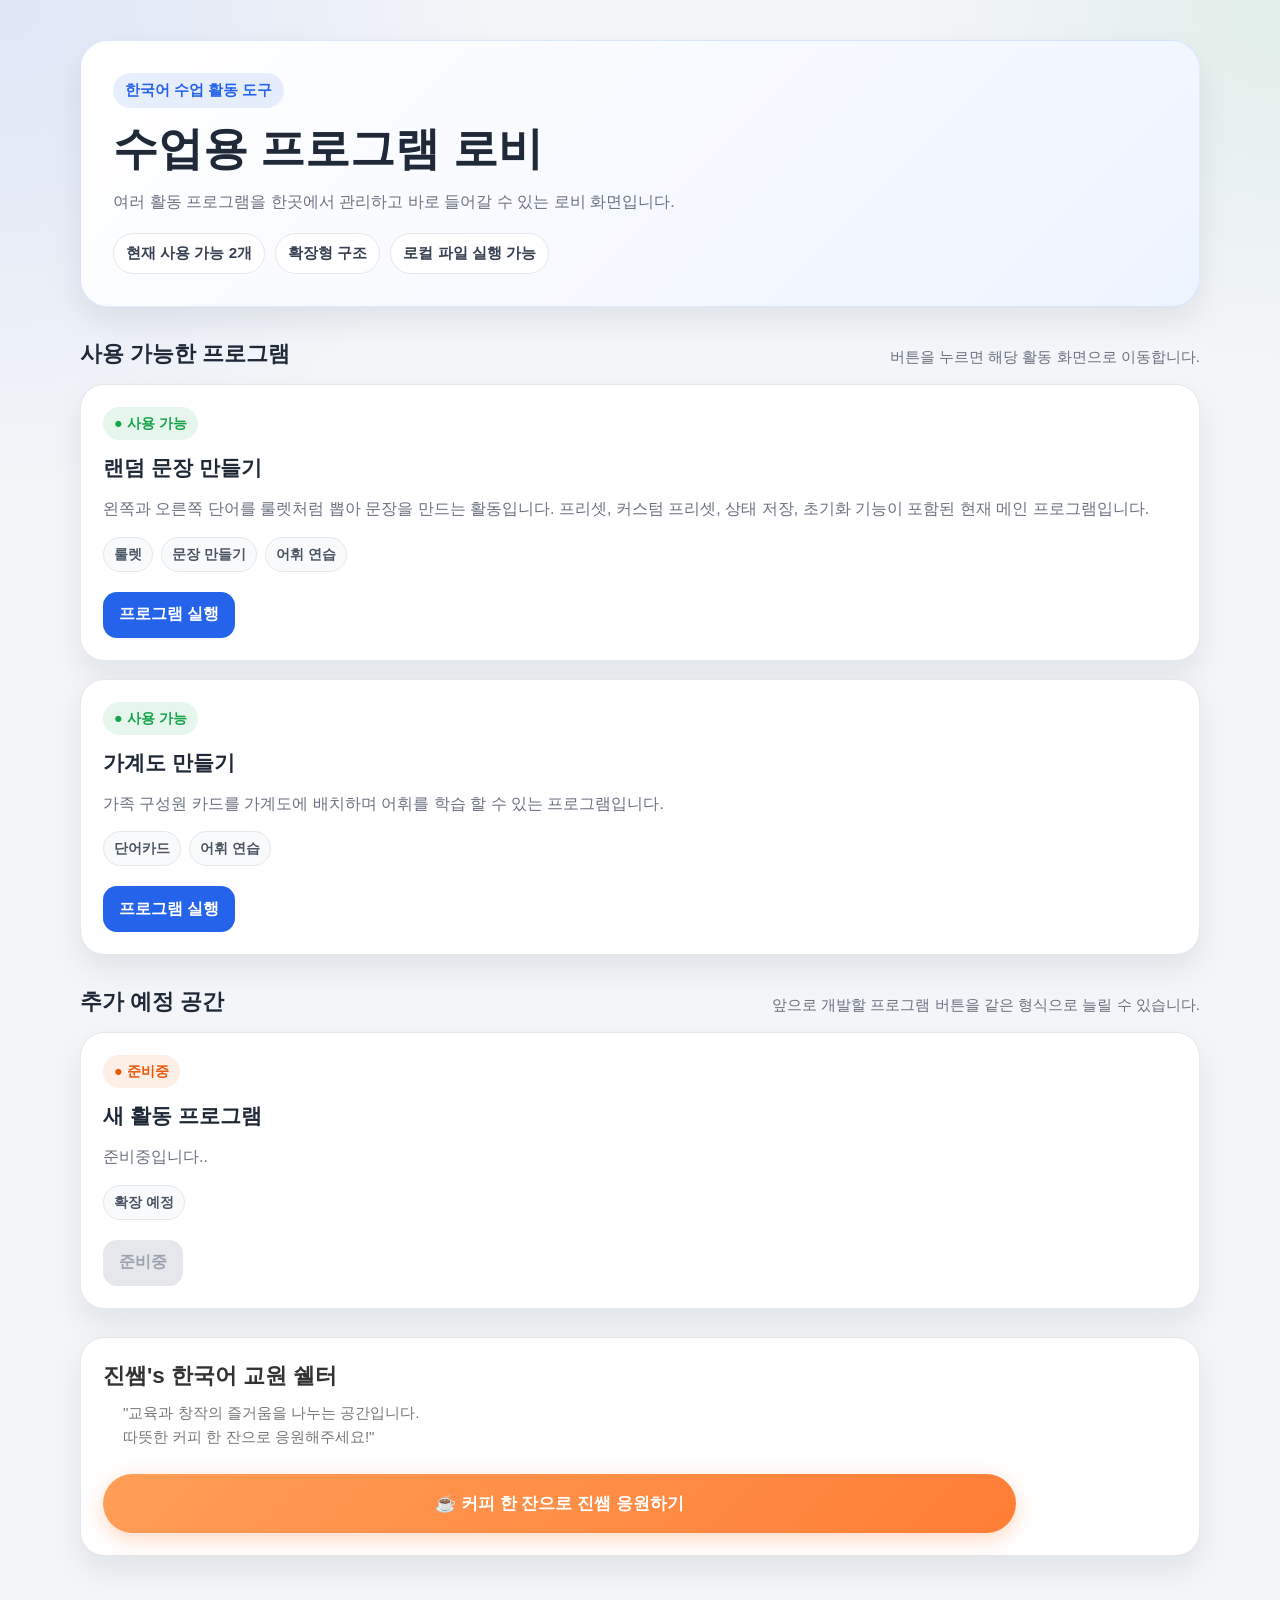
==== index.html @ 605e29b0 "Update index.html" ====
<!DOCTYPE html>
<html lang="ko">
<head>
  <meta charset="UTF-8" />
  <meta name="viewport" content="width=device-width, initial-scale=1.0" />
  <title>한국어 수업 활동 도구 로비</title>
  <style>
    :root {
      --bg: #f3f5f8;
      --card: #ffffff;
      --text: #1f2937;
      --sub: #6b7280;
      --line: #e5e7eb;
      --blue: #2563eb;
      --green: #16a34a;
      --orange: #ea580c;
      --shadow: 0 14px 32px rgba(15, 23, 42, 0.08);
    }

    * { box-sizing: border-box; }

    body {
      margin: 0;
      font-family: 'Pretendard', 'Apple SD Gothic Neo', 'Malgun Gothic', sans-serif;
      color: var(--text);
      background:
        radial-gradient(circle at top left, rgba(37, 99, 235, 0.10), transparent 24%),
        radial-gradient(circle at top right, rgba(22, 163, 74, 0.08), transparent 18%),
        var(--bg);
      min-height: 100vh;
    }

    .wrap {
      width: min(1120px, calc(100% - 32px));
      margin: 0 auto;
      padding: 40px 0 56px;
    }

    .hero {
      background: linear-gradient(135deg, #ffffff, #eef4ff);
      border: 1px solid rgba(37, 99, 235, 0.12);
      border-radius: 28px;
      box-shadow: var(--shadow);
      padding: 32px;
      margin-bottom: 28px;
    }

    .eyebrow {
      display: inline-block;
      padding: 8px 12px;
      border-radius: 999px;
      background: rgba(37, 99, 235, 0.1);
      color: var(--blue);
      font-weight: 700;
      font-size: 0.92rem;
      margin-bottom: 14px;
    }

    h1 {
      margin: 0 0 12px;
      font-size: clamp(1.8rem, 4vw, 2.8rem);
      line-height: 1.2;
    }

    .hero p {
      margin: 0;
      color: var(--sub);
      font-size: 1.02rem;
      line-height: 1.7;
    }

    .hero-meta {
      display: flex;
      flex-wrap: wrap;
      gap: 10px;
      margin-top: 18px;
    }

    .meta-chip {
      padding: 9px 12px;
      border-radius: 999px;
      background: white;
      border: 1px solid var(--line);
      font-size: 0.95rem;
      color: #374151;
      font-weight: 600;
    }

    .section-head {
      display: flex;
      justify-content: space-between;
      align-items: end;
      gap: 12px;
      margin: 32px 0 16px;
    }

    .section-head h2 {
      margin: 0;
      font-size: 1.35rem;
    }

    .section-head span {
      color: var(--sub);
      font-size: 0.95rem;
    }

    .grid {
      display: grid;
      grid-template-columns: repeat(auto-fit, minmax(250px, 1fr));
      gap: 18px;
    }

    .card {
      background: var(--card);
      border: 1px solid var(--line);
      border-radius: 24px;
      box-shadow: var(--shadow);
      padding: 22px;
      display: flex;
      flex-direction: column;
      gap: 14px;
      min-height: 250px;
    }

    .status {
      display: inline-flex;
      align-items: center;
      gap: 8px;
      width: fit-content;
      padding: 7px 11px;
      border-radius: 999px;
      font-size: 0.9rem;
      font-weight: 700;
    }

    .status.live {
      color: var(--green);
      background: rgba(22, 163, 74, 0.10);
    }

    .status.soon {
      color: var(--orange);
      background: rgba(234, 88, 12, 0.10);
    }

    .card h3 {
      margin: 0;
      font-size: 1.3rem;
    }

    .card p {
      margin: 0;
      color: var(--sub);
      line-height: 1.65;
      flex: 1;
    }

    .tags {
      display: flex;
      flex-wrap: wrap;
      gap: 8px;
    }

    .tag {
      padding: 7px 10px;
      border-radius: 999px;
      font-size: 0.88rem;
      background: #f9fafb;
      border: 1px solid var(--line);
      color: #4b5563;
      font-weight: 600;
    }

    .btn-row {
      display: flex;
      gap: 10px;
      flex-wrap: wrap;
      margin-top: 6px;
    }

    .btn {
      display: inline-flex;
      align-items: center;
      justify-content: center;
      min-height: 46px;
      padding: 0 16px;
      border-radius: 14px;
      text-decoration: none;
      font-weight: 700;
      transition: transform .15s ease, opacity .15s ease;
    }

    .btn:hover { transform: translateY(-1px); }

    .btn.primary {
      background: var(--blue);
      color: white;
    }

    .btn.secondary {
      background: #111827;
      color: white;
    }

    .btn.disabled {
      background: #e5e7eb;
      color: #9ca3af;
      cursor: not-allowed;
      pointer-events: none;
    }

    .footer-box {
      margin-top: 28px;
      background: white;
      border: 1px solid var(--line);
      border-radius: 24px;
      box-shadow: var(--shadow);
      padding: 22px;
    }

    .footer-box h3 {
      margin: 0 0 10px;
      font-size: 1.08rem;
    }

    .footer-box p {
      margin: 0;
      color: var(--sub);
      line-height: 1.7;
    }

    @media (max-width: 720px) {
      .wrap { width: min(100% - 20px, 1120px); padding-top: 20px; }
      .hero { padding: 22px; border-radius: 22px; }
      .card { min-height: auto; }
      .section-head { align-items: flex-start; flex-direction: column; }
    }
  </style>
</head>
<body>
  <div class="wrap">
    <section class="hero">
      <div class="eyebrow">한국어 수업 활동 도구</div>
      <h1>수업용 프로그램 로비</h1>
      <p>
        여러 활동 프로그램을 한곳에서 관리하고 바로 들어갈 수 있는 로비 화면입니다.
      </p>
      <div class="hero-meta">
        <div class="meta-chip">현재 사용 가능 2개</div>
        <div class="meta-chip">확장형 구조</div>
        <div class="meta-chip">로컬 파일 실행 가능</div>
      </div>
    </section>

    <div class="section-head">
      <h2>사용 가능한 프로그램</h2>
      <span>버튼을 누르면 해당 활동 화면으로 이동합니다.</span>
    </div>
    <section class="grid">
      <article class="card">
        <div class="status live">● 사용 가능</div>
        <h3>랜덤 문장 만들기</h3>
        <p>
          왼쪽과 오른쪽 단어를 룰렛처럼 뽑아 문장을 만드는 활동입니다.
          프리셋, 커스텀 프리셋, 상태 저장, 초기화 기능이 포함된 현재 메인 프로그램입니다.
        </p>
        <div class="tags">
          <span class="tag">룰렛</span>
          <span class="tag">문장 만들기</span>
          <span class="tag">어휘 연습</span>
        </div>
        <div class="btn-row">
          <a class="btn primary" href="./roulette.html">프로그램 실행</a>
        </div>
      </article>
    </section>
<br>
        <section class="grid">
      <article class="card">
        <div class="status live">● 사용 가능</div>
        <h3>가계도 만들기</h3>
        <p>
          가족 구성원 카드를 가계도에 배치하며 어휘를 학습 할 수 있는 프로그램입니다.
        </p>
        <div class="tags">
          <span class="tag">단어카드</span>
          <span class="tag">어휘 연습</span>
        </div>
        <div class="btn-row">
          <a class="btn primary" href="./family-tree.html">프로그램 실행</a>
        </div>
      </article>
    </section>

    <div class="section-head">
      <h2>추가 예정 공간</h2>
      <span>앞으로 개발할 프로그램 버튼을 같은 형식으로 늘릴 수 있습니다.</span>
    </div>
    <section class="grid">
      <article class="card">
        <div class="status soon">● 준비중</div>
        <h3>새 활동 프로그램</h3>
        <p>준비중입니다..</p>
        <div class="tags">
          <span class="tag">확장 예정</span>
        </div>
        <div class="btn-row">
          <a class="btn disabled" href="#">준비중</a>
        </div>
      </article>
    </section>

    <section class="footer-box">
      <p>
        <!--이 파일을 <strong>index.html</strong>로 사용하고, 각 프로그램 파일은 같은 폴더 안에 두면 됩니다.
        현재 패키지에는 <strong>roulette.html</strong>이 함께 들어 있어 로비에서 바로 연결됩니다.-->
          <div style="margin-bottom: 25px;">    
    <h3 style="margin: 0; color: #333; font-size: 1.4rem; font-weight: 800;">진쌤's 한국어 교원 쉘터</h3>
    <p style="color: #777; font-size: 0.95rem; line-height: 1.6; margin-top: 10px; padding: 0 20px;">
      "교육과 창작의 즐거움을 나누는 공간입니다.<br>
    따뜻한 커피 한 잔으로 응원해주세요!"
    </p>
  </div>
    <a href="https://posty.pe/dggrig" target="_blank" style="display: inline-flex; align-items: center; justify-content: center; gap: 12px; width: 85%; padding: 18px; background: linear-gradient(135deg, #ff9e57 0%, #ff7e36 100%); color: white; text-decoration: none; border-radius: 50px; font-weight: 700; font-size: 17px; box-shadow: 0 6px 20px rgba(255, 126, 54, 0.3); transition: all 0.3s ease;" onmouseover="this.style.transform='translateY(-3px)'; this.style.boxShadow='0 8px 25px rgba(255, 126, 54, 0.5)'" onmouseout="this.style.transform='translateY(0)'; this.style.boxShadow='0 6px 20px rgba(255, 126, 54, 0.3)'">
    <span>☕ 커피 한 잔으로 진쌤 응원하기</span>
  </a>

      </p>
    </section>
  </div>
</body>
</html>
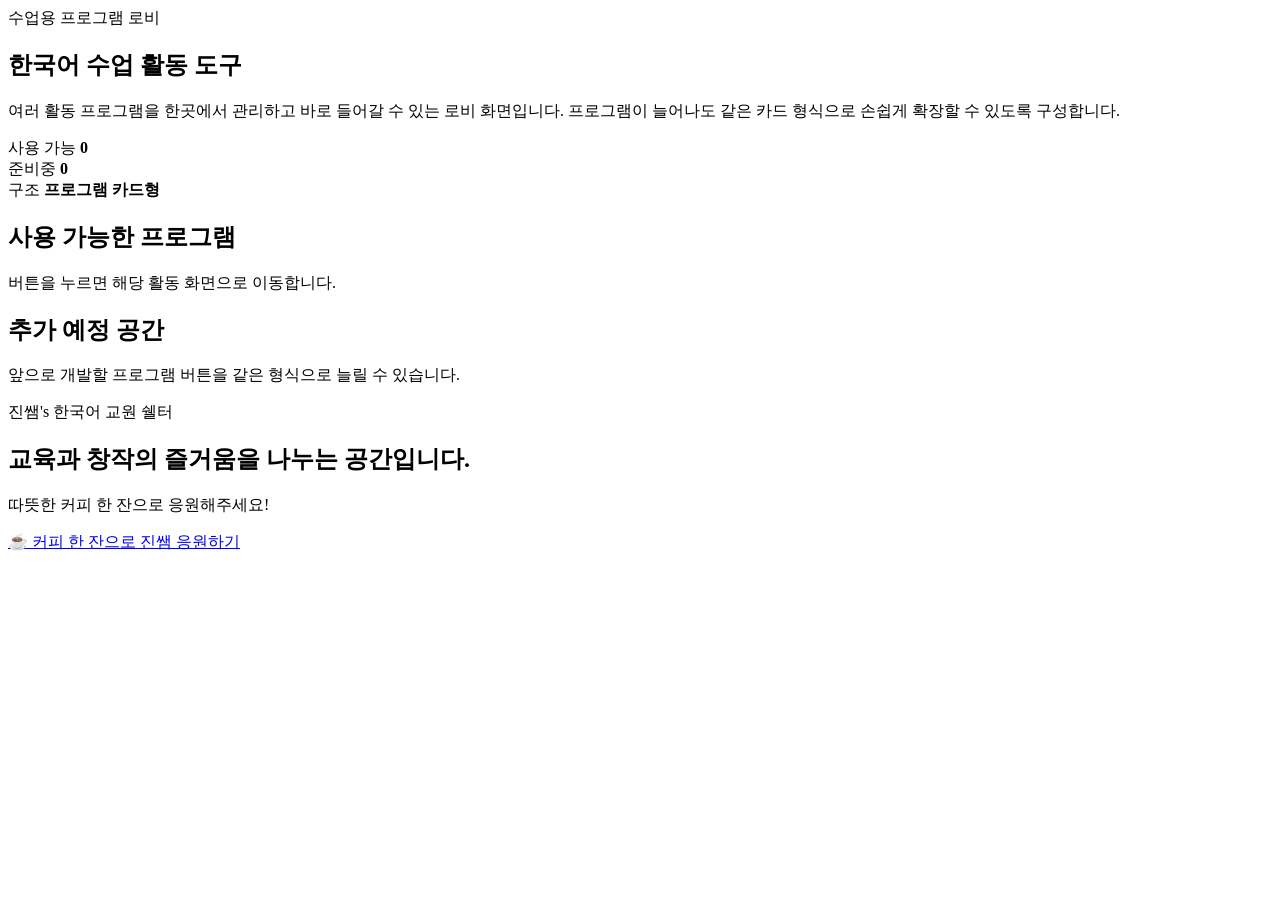
==== commit 97700937: "Update index.html" ====
--- a/index.html
+++ b/index.html
@@ -4,329 +4,72 @@
   <meta charset="UTF-8" />
   <meta name="viewport" content="width=device-width, initial-scale=1.0" />
   <title>한국어 수업 활동 도구 로비</title>
-  <style>
-    :root {
-      --bg: #f3f5f8;
-      --card: #ffffff;
-      --text: #1f2937;
-      --sub: #6b7280;
-      --line: #e5e7eb;
-      --blue: #2563eb;
-      --green: #16a34a;
-      --orange: #ea580c;
-      --shadow: 0 14px 32px rgba(15, 23, 42, 0.08);
-    }
-
-    * { box-sizing: border-box; }
-
-    body {
-      margin: 0;
-      font-family: 'Pretendard', 'Apple SD Gothic Neo', 'Malgun Gothic', sans-serif;
-      color: var(--text);
-      background:
-        radial-gradient(circle at top left, rgba(37, 99, 235, 0.10), transparent 24%),
-        radial-gradient(circle at top right, rgba(22, 163, 74, 0.08), transparent 18%),
-        var(--bg);
-      min-height: 100vh;
-    }
-
-    .wrap {
-      width: min(1120px, calc(100% - 32px));
-      margin: 0 auto;
-      padding: 40px 0 56px;
-    }
-
-    .hero {
-      background: linear-gradient(135deg, #ffffff, #eef4ff);
-      border: 1px solid rgba(37, 99, 235, 0.12);
-      border-radius: 28px;
-      box-shadow: var(--shadow);
-      padding: 32px;
-      margin-bottom: 28px;
-    }
-
-    .eyebrow {
-      display: inline-block;
-      padding: 8px 12px;
-      border-radius: 999px;
-      background: rgba(37, 99, 235, 0.1);
-      color: var(--blue);
-      font-weight: 700;
-      font-size: 0.92rem;
-      margin-bottom: 14px;
-    }
-
-    h1 {
-      margin: 0 0 12px;
-      font-size: clamp(1.8rem, 4vw, 2.8rem);
-      line-height: 1.2;
-    }
-
-    .hero p {
-      margin: 0;
-      color: var(--sub);
-      font-size: 1.02rem;
-      line-height: 1.7;
-    }
-
-    .hero-meta {
-      display: flex;
-      flex-wrap: wrap;
-      gap: 10px;
-      margin-top: 18px;
-    }
-
-    .meta-chip {
-      padding: 9px 12px;
-      border-radius: 999px;
-      background: white;
-      border: 1px solid var(--line);
-      font-size: 0.95rem;
-      color: #374151;
-      font-weight: 600;
-    }
-
-    .section-head {
-      display: flex;
-      justify-content: space-between;
-      align-items: end;
-      gap: 12px;
-      margin: 32px 0 16px;
-    }
-
-    .section-head h2 {
-      margin: 0;
-      font-size: 1.35rem;
-    }
-
-    .section-head span {
-      color: var(--sub);
-      font-size: 0.95rem;
-    }
-
-    .grid {
-      display: grid;
-      grid-template-columns: repeat(auto-fit, minmax(250px, 1fr));
-      gap: 18px;
-    }
-
-    .card {
-      background: var(--card);
-      border: 1px solid var(--line);
-      border-radius: 24px;
-      box-shadow: var(--shadow);
-      padding: 22px;
-      display: flex;
-      flex-direction: column;
-      gap: 14px;
-      min-height: 250px;
-    }
-
-    .status {
-      display: inline-flex;
-      align-items: center;
-      gap: 8px;
-      width: fit-content;
-      padding: 7px 11px;
-      border-radius: 999px;
-      font-size: 0.9rem;
-      font-weight: 700;
-    }
-
-    .status.live {
-      color: var(--green);
-      background: rgba(22, 163, 74, 0.10);
-    }
-
-    .status.soon {
-      color: var(--orange);
-      background: rgba(234, 88, 12, 0.10);
-    }
-
-    .card h3 {
-      margin: 0;
-      font-size: 1.3rem;
-    }
-
-    .card p {
-      margin: 0;
-      color: var(--sub);
-      line-height: 1.65;
-      flex: 1;
-    }
-
-    .tags {
-      display: flex;
-      flex-wrap: wrap;
-      gap: 8px;
-    }
-
-    .tag {
-      padding: 7px 10px;
-      border-radius: 999px;
-      font-size: 0.88rem;
-      background: #f9fafb;
-      border: 1px solid var(--line);
-      color: #4b5563;
-      font-weight: 600;
-    }
-
-    .btn-row {
-      display: flex;
-      gap: 10px;
-      flex-wrap: wrap;
-      margin-top: 6px;
-    }
-
-    .btn {
-      display: inline-flex;
-      align-items: center;
-      justify-content: center;
-      min-height: 46px;
-      padding: 0 16px;
-      border-radius: 14px;
-      text-decoration: none;
-      font-weight: 700;
-      transition: transform .15s ease, opacity .15s ease;
-    }
-
-    .btn:hover { transform: translateY(-1px); }
-
-    .btn.primary {
-      background: var(--blue);
-      color: white;
-    }
-
-    .btn.secondary {
-      background: #111827;
-      color: white;
-    }
-
-    .btn.disabled {
-      background: #e5e7eb;
-      color: #9ca3af;
-      cursor: not-allowed;
-      pointer-events: none;
-    }
-
-    .footer-box {
-      margin-top: 28px;
-      background: white;
-      border: 1px solid var(--line);
-      border-radius: 24px;
-      box-shadow: var(--shadow);
-      padding: 22px;
-    }
-
-    .footer-box h3 {
-      margin: 0 0 10px;
-      font-size: 1.08rem;
-    }
-
-    .footer-box p {
-      margin: 0;
-      color: var(--sub);
-      line-height: 1.7;
-    }
-
-    @media (max-width: 720px) {
-      .wrap { width: min(100% - 20px, 1120px); padding-top: 20px; }
-      .hero { padding: 22px; border-radius: 22px; }
-      .card { min-height: auto; }
-      .section-head { align-items: flex-start; flex-direction: column; }
-    }
-  </style>
+  <meta name="description" content="한국어 수업용 활동 프로그램 로비" />
+  <link rel="stylesheet" href="./assets/css/index.css" />
 </head>
 <body>
-  <div class="wrap">
-    <section class="hero">
-      <div class="eyebrow">한국어 수업 활동 도구</div>
-      <h1>수업용 프로그램 로비</h1>
-      <p>
-        여러 활동 프로그램을 한곳에서 관리하고 바로 들어갈 수 있는 로비 화면입니다.
-      </p>
-      <div class="hero-meta">
-        <div class="meta-chip">현재 사용 가능 2개</div>
-        <div class="meta-chip">확장형 구조</div>
-        <div class="meta-chip">로컬 파일 실행 가능</div>
-      </div>
-    </section>
+  <div class="page-shell">
+    <main class="container">
+      <section class="hero card">
+        <div class="hero-badge">수업용 프로그램 로비</div>
+        <h1>한국어 수업 활동 도구</h1>
+        <p class="hero-text">
+          여러 활동 프로그램을 한곳에서 관리하고 바로 들어갈 수 있는 로비 화면입니다.
+          프로그램이 늘어나도 같은 카드 형식으로 손쉽게 확장할 수 있도록 구성합니다.
+        </p>
 
-    <div class="section-head">
-      <h2>사용 가능한 프로그램</h2>
-      <span>버튼을 누르면 해당 활동 화면으로 이동합니다.</span>
-    </div>
-    <section class="grid">
-      <article class="card">
-        <div class="status live">● 사용 가능</div>
-        <h3>랜덤 문장 만들기</h3>
-        <p>
-          왼쪽과 오른쪽 단어를 룰렛처럼 뽑아 문장을 만드는 활동입니다.
-          프리셋, 커스텀 프리셋, 상태 저장, 초기화 기능이 포함된 현재 메인 프로그램입니다.
-        </p>
-        <div class="tags">
-          <span class="tag">룰렛</span>
-          <span class="tag">문장 만들기</span>
-          <span class="tag">어휘 연습</span>
+        <div class="hero-stats" id="heroStats">
+          <div class="stat-box">
+            <span class="stat-label">사용 가능</span>
+            <strong class="stat-value" id="availableCount">0</strong>
+          </div>
+          <div class="stat-box">
+            <span class="stat-label">준비중</span>
+            <strong class="stat-value" id="plannedCount">0</strong>
+          </div>
+          <div class="stat-box">
+            <span class="stat-label">구조</span>
+            <strong class="stat-value">프로그램 카드형</strong>
+          </div>
         </div>
-        <div class="btn-row">
-          <a class="btn primary" href="./roulette.html">프로그램 실행</a>
+      </section>
+
+      <section class="section-block">
+        <div class="section-head">
+          <div>
+            <h2>사용 가능한 프로그램</h2>
+            <p>버튼을 누르면 해당 활동 화면으로 이동합니다.</p>
+          </div>
         </div>
-      </article>
-    </section>
-<br>
-        <section class="grid">
-      <article class="card">
-        <div class="status live">● 사용 가능</div>
-        <h3>가계도 만들기</h3>
-        <p>
-          가족 구성원 카드를 가계도에 배치하며 어휘를 학습 할 수 있는 프로그램입니다.
-        </p>
-        <div class="tags">
-          <span class="tag">단어카드</span>
-          <span class="tag">어휘 연습</span>
+        <div class="program-grid" id="availablePrograms"></div>
+      </section>
+
+      <section class="section-block">
+        <div class="section-head">
+          <div>
+            <h2>추가 예정 공간</h2>
+            <p>앞으로 개발할 프로그램 버튼을 같은 형식으로 늘릴 수 있습니다.</p>
+          </div>
         </div>
-        <div class="btn-row">
-          <a class="btn primary" href="./family-tree.html">프로그램 실행</a>
-        </div>
-      </article>
-    </section>
+        <div class="program-grid" id="plannedPrograms"></div>
+      </section>
 
-    <div class="section-head">
-      <h2>추가 예정 공간</h2>
-      <span>앞으로 개발할 프로그램 버튼을 같은 형식으로 늘릴 수 있습니다.</span>
-    </div>
-    <section class="grid">
-      <article class="card">
-        <div class="status soon">● 준비중</div>
-        <h3>새 활동 프로그램</h3>
-        <p>준비중입니다..</p>
-        <div class="tags">
-          <span class="tag">확장 예정</span>
-        </div>
-        <div class="btn-row">
-          <a class="btn disabled" href="#">준비중</a>
-        </div>
-      </article>
-    </section>
+      <section class="support card">
+        <div class="support-badge">진쌤's 한국어 교원 쉘터</div>
+        <h2>교육과 창작의 즐거움을 나누는 공간입니다.</h2>
+        <p>따뜻한 커피 한 잔으로 응원해주세요!</p>
+        <a
+          class="support-link"
+          href="https://posty.pe/3wm6r8"
+          target="_blank"
+          rel="noopener noreferrer"
+        >
+          ☕ 커피 한 잔으로 진쌤 응원하기
+        </a>
+      </section>
+    </main>
+  </div>
 
-    <section class="footer-box">
-      <p>
-        <!--이 파일을 <strong>index.html</strong>로 사용하고, 각 프로그램 파일은 같은 폴더 안에 두면 됩니다.
-        현재 패키지에는 <strong>roulette.html</strong>이 함께 들어 있어 로비에서 바로 연결됩니다.-->
-          <div style="margin-bottom: 25px;">    
-    <h3 style="margin: 0; color: #333; font-size: 1.4rem; font-weight: 800;">진쌤's 한국어 교원 쉘터</h3>
-    <p style="color: #777; font-size: 0.95rem; line-height: 1.6; margin-top: 10px; padding: 0 20px;">
-      "교육과 창작의 즐거움을 나누는 공간입니다.<br>
-    따뜻한 커피 한 잔으로 응원해주세요!"
-    </p>
-  </div>
-    <a href="https://posty.pe/dggrig" target="_blank" style="display: inline-flex; align-items: center; justify-content: center; gap: 12px; width: 85%; padding: 18px; background: linear-gradient(135deg, #ff9e57 0%, #ff7e36 100%); color: white; text-decoration: none; border-radius: 50px; font-weight: 700; font-size: 17px; box-shadow: 0 6px 20px rgba(255, 126, 54, 0.3); transition: all 0.3s ease;" onmouseover="this.style.transform='translateY(-3px)'; this.style.boxShadow='0 8px 25px rgba(255, 126, 54, 0.5)'" onmouseout="this.style.transform='translateY(0)'; this.style.boxShadow='0 6px 20px rgba(255, 126, 54, 0.3)'">
-    <span>☕ 커피 한 잔으로 진쌤 응원하기</span>
-  </a>
-
-      </p>
-    </section>
-  </div>
+  <script src="./assets/js/index.js"></script>
 </body>
 </html>
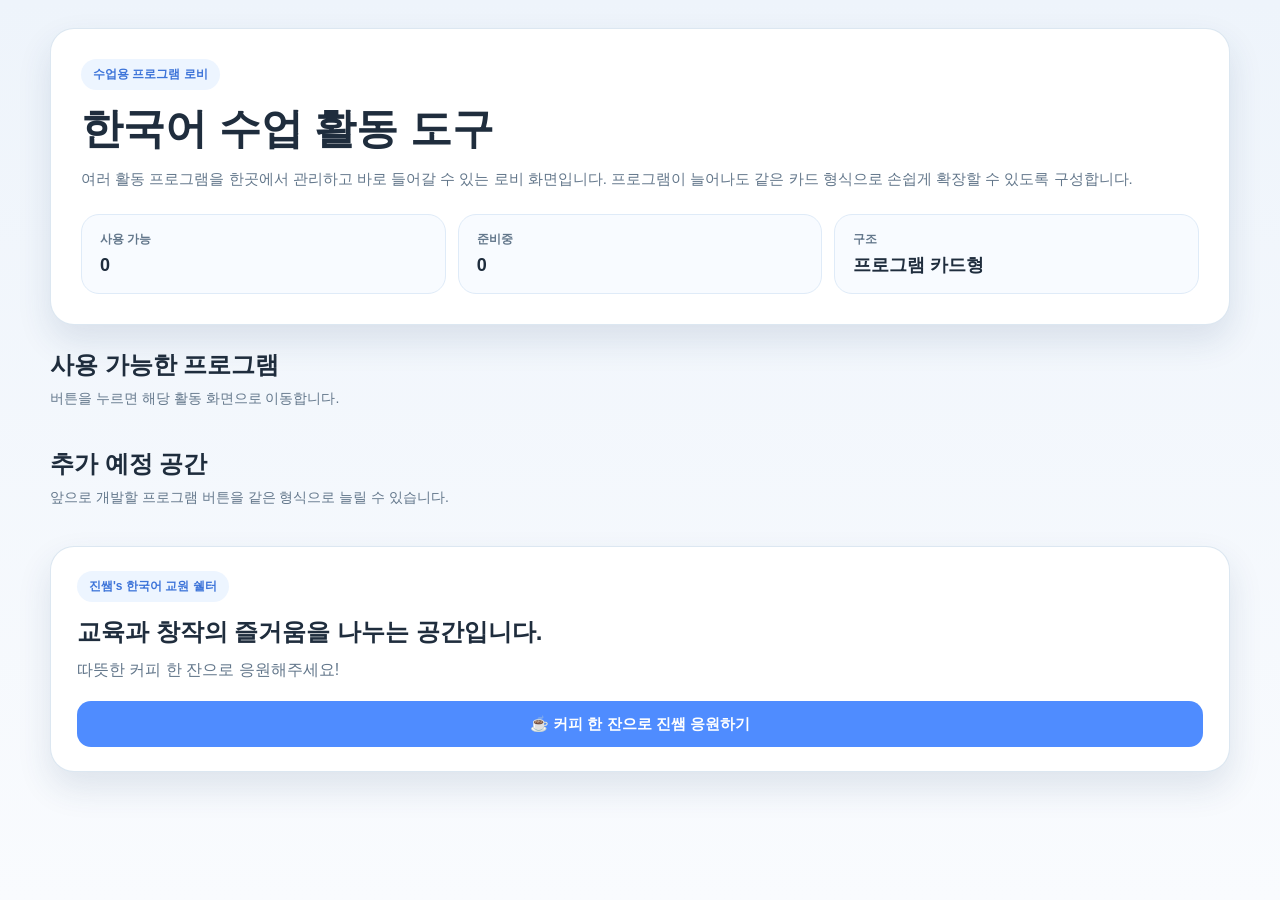
==== commit bb765f67: "Update index.html" ====
--- a/index.html
+++ b/index.html
@@ -5,7 +5,8 @@
   <meta name="viewport" content="width=device-width, initial-scale=1.0" />
   <title>한국어 수업 활동 도구 로비</title>
   <meta name="description" content="한국어 수업용 활동 프로그램 로비" />
-  <link rel="stylesheet" href="./assets/css/index.css" />
+<link rel="stylesheet" href="./assets/css/index.css" />
+<script src="./assets/js/index.js"></script>
 </head>
 <body>
   <div class="page-shell">
@@ -69,7 +70,5 @@
       </section>
     </main>
   </div>
-
-  <script src="./assets/js/index.js"></script>
 </body>
 </html>
--- a/assets/css/index.css
+++ b/assets/css/index.css
@@ -0,0 +1,269 @@
+* {
+  box-sizing: border-box;
+}
+
+:root {
+  --bg-start: #eef4fb;
+  --bg-end: #f9fbfe;
+  --card: #ffffff;
+  --line: #dbe6f1;
+  --text: #1f2d3d;
+  --sub: #63778b;
+  --primary: #4f8cff;
+  --primary-dark: #3d74d9;
+  --success-bg: #eef9f2;
+  --success-text: #1d8f59;
+  --wait-bg: #fff6ea;
+  --wait-text: #b87417;
+  --shadow: 0 16px 34px rgba(34, 67, 108, 0.12);
+}
+
+html,
+body {
+  margin: 0;
+  padding: 0;
+}
+
+body {
+  font-family: "Pretendard", "Malgun Gothic", "Apple SD Gothic Neo", sans-serif;
+  color: var(--text);
+  background: linear-gradient(180deg, var(--bg-start) 0%, var(--bg-end) 100%);
+}
+
+.page-shell {
+  min-height: 100vh;
+  padding: 28px 16px 40px;
+}
+
+.container {
+  width: min(1180px, 100%);
+  margin: 0 auto;
+}
+
+.card {
+  background: var(--card);
+  border: 1px solid rgba(219, 230, 241, 0.95);
+  border-radius: 24px;
+  box-shadow: var(--shadow);
+}
+
+.hero {
+  padding: 30px;
+  margin-bottom: 24px;
+}
+
+.hero-badge,
+.support-badge {
+  display: inline-flex;
+  align-items: center;
+  padding: 7px 12px;
+  border-radius: 999px;
+  background: #edf5ff;
+  color: var(--primary-dark);
+  font-size: 12px;
+  font-weight: 800;
+  margin-bottom: 14px;
+}
+
+.hero h1 {
+  margin: 0 0 12px;
+  font-size: clamp(30px, 4vw, 42px);
+  line-height: 1.2;
+}
+
+.hero-text {
+  margin: 0;
+  color: var(--sub);
+  line-height: 1.7;
+  font-size: 15px;
+}
+
+.hero-stats {
+  margin-top: 22px;
+  display: grid;
+  grid-template-columns: repeat(3, minmax(0, 1fr));
+  gap: 12px;
+}
+
+.stat-box {
+  padding: 16px 18px;
+  border-radius: 18px;
+  background: #f8fbff;
+  border: 1px solid #dfebf8;
+}
+
+.stat-label {
+  display: block;
+  color: var(--sub);
+  font-size: 12px;
+  font-weight: 700;
+  margin-bottom: 6px;
+}
+
+.stat-value {
+  font-size: 18px;
+  line-height: 1.3;
+}
+
+.section-block {
+  margin-bottom: 24px;
+}
+
+.section-head {
+  display: flex;
+  justify-content: space-between;
+  align-items: end;
+  gap: 12px;
+  margin-bottom: 14px;
+}
+
+.section-head h2 {
+  margin: 0 0 6px;
+  font-size: 24px;
+}
+
+.section-head p {
+  margin: 0;
+  color: var(--sub);
+  font-size: 14px;
+  line-height: 1.6;
+}
+
+.program-grid {
+  display: grid;
+  grid-template-columns: repeat(auto-fit, minmax(260px, 1fr));
+  gap: 16px;
+}
+
+.program-card {
+  background: var(--card);
+  border: 1px solid rgba(219, 230, 241, 0.95);
+  border-radius: 22px;
+  box-shadow: var(--shadow);
+  padding: 20px;
+  display: flex;
+  flex-direction: column;
+  min-height: 250px;
+}
+
+.program-status {
+  display: inline-flex;
+  align-items: center;
+  align-self: flex-start;
+  padding: 6px 10px;
+  border-radius: 999px;
+  font-size: 12px;
+  font-weight: 800;
+  margin-bottom: 14px;
+}
+
+.program-status.is-live {
+  background: var(--success-bg);
+  color: var(--success-text);
+}
+
+.program-status.is-planned {
+  background: var(--wait-bg);
+  color: var(--wait-text);
+}
+
+.program-card h3 {
+  margin: 0 0 10px;
+  font-size: 22px;
+  line-height: 1.35;
+}
+
+.program-card p {
+  margin: 0;
+  color: var(--sub);
+  line-height: 1.7;
+  font-size: 14px;
+}
+
+.program-tags {
+  display: flex;
+  flex-wrap: wrap;
+  gap: 8px;
+  margin-top: 16px;
+}
+
+.program-tag {
+  display: inline-flex;
+  align-items: center;
+  padding: 7px 10px;
+  border-radius: 999px;
+  background: #f3f7fb;
+  color: #50657a;
+  font-size: 12px;
+  font-weight: 700;
+}
+
+.program-card-footer {
+  margin-top: auto;
+  padding-top: 18px;
+}
+
+.program-link,
+.program-link-disabled,
+.support-link {
+  display: inline-flex;
+  justify-content: center;
+  align-items: center;
+  width: 100%;
+  min-height: 46px;
+  padding: 12px 16px;
+  border-radius: 14px;
+  font-size: 15px;
+  font-weight: 800;
+  text-decoration: none;
+  transition: 0.2s ease;
+}
+
+.program-link,
+.support-link {
+  background: var(--primary);
+  color: #fff;
+}
+
+.program-link:hover,
+.support-link:hover {
+  background: var(--primary-dark);
+  transform: translateY(-1px);
+}
+
+.program-link-disabled {
+  background: #eef2f6;
+  color: #7a8a99;
+  cursor: default;
+}
+
+.support {
+  padding: 24px 26px;
+}
+
+.support h2 {
+  margin: 0 0 8px;
+  font-size: 24px;
+}
+
+.support p {
+  margin: 0 0 18px;
+  color: var(--sub);
+  line-height: 1.7;
+}
+
+@media (max-width: 768px) {
+  .page-shell {
+    padding: 20px 14px 34px;
+  }
+
+  .hero,
+  .support,
+  .program-card {
+    padding: 20px;
+  }
+
+  .hero-stats {
+    grid-template-columns: 1fr;
+  }
+}
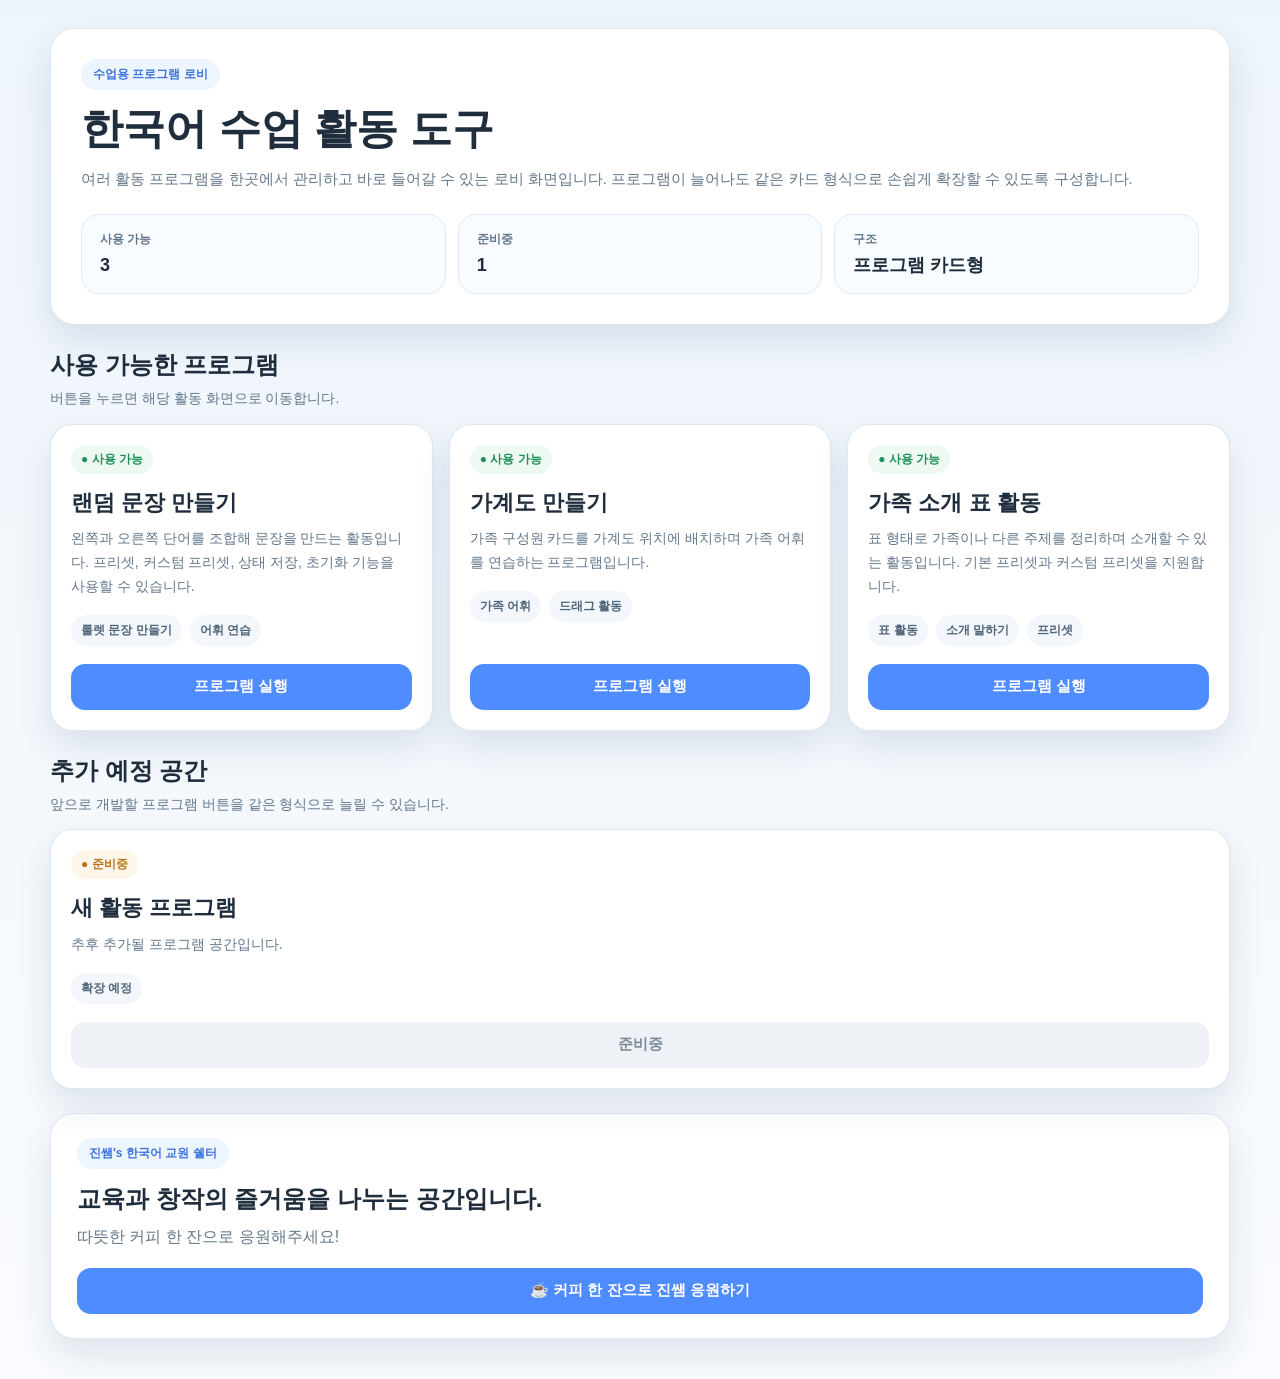
==== commit 8d6d0fb8: "Update index.html" ====
--- a/index.html
+++ b/index.html
@@ -6,7 +6,6 @@
   <title>한국어 수업 활동 도구 로비</title>
   <meta name="description" content="한국어 수업용 활동 프로그램 로비" />
 <link rel="stylesheet" href="./assets/css/index.css" />
-<script src="./assets/js/index.js"></script>
 </head>
 <body>
   <div class="page-shell">
@@ -70,5 +69,7 @@
       </section>
     </main>
   </div>
+  <script src="./assets/js/index.js"></script>
+
 </body>
 </html>
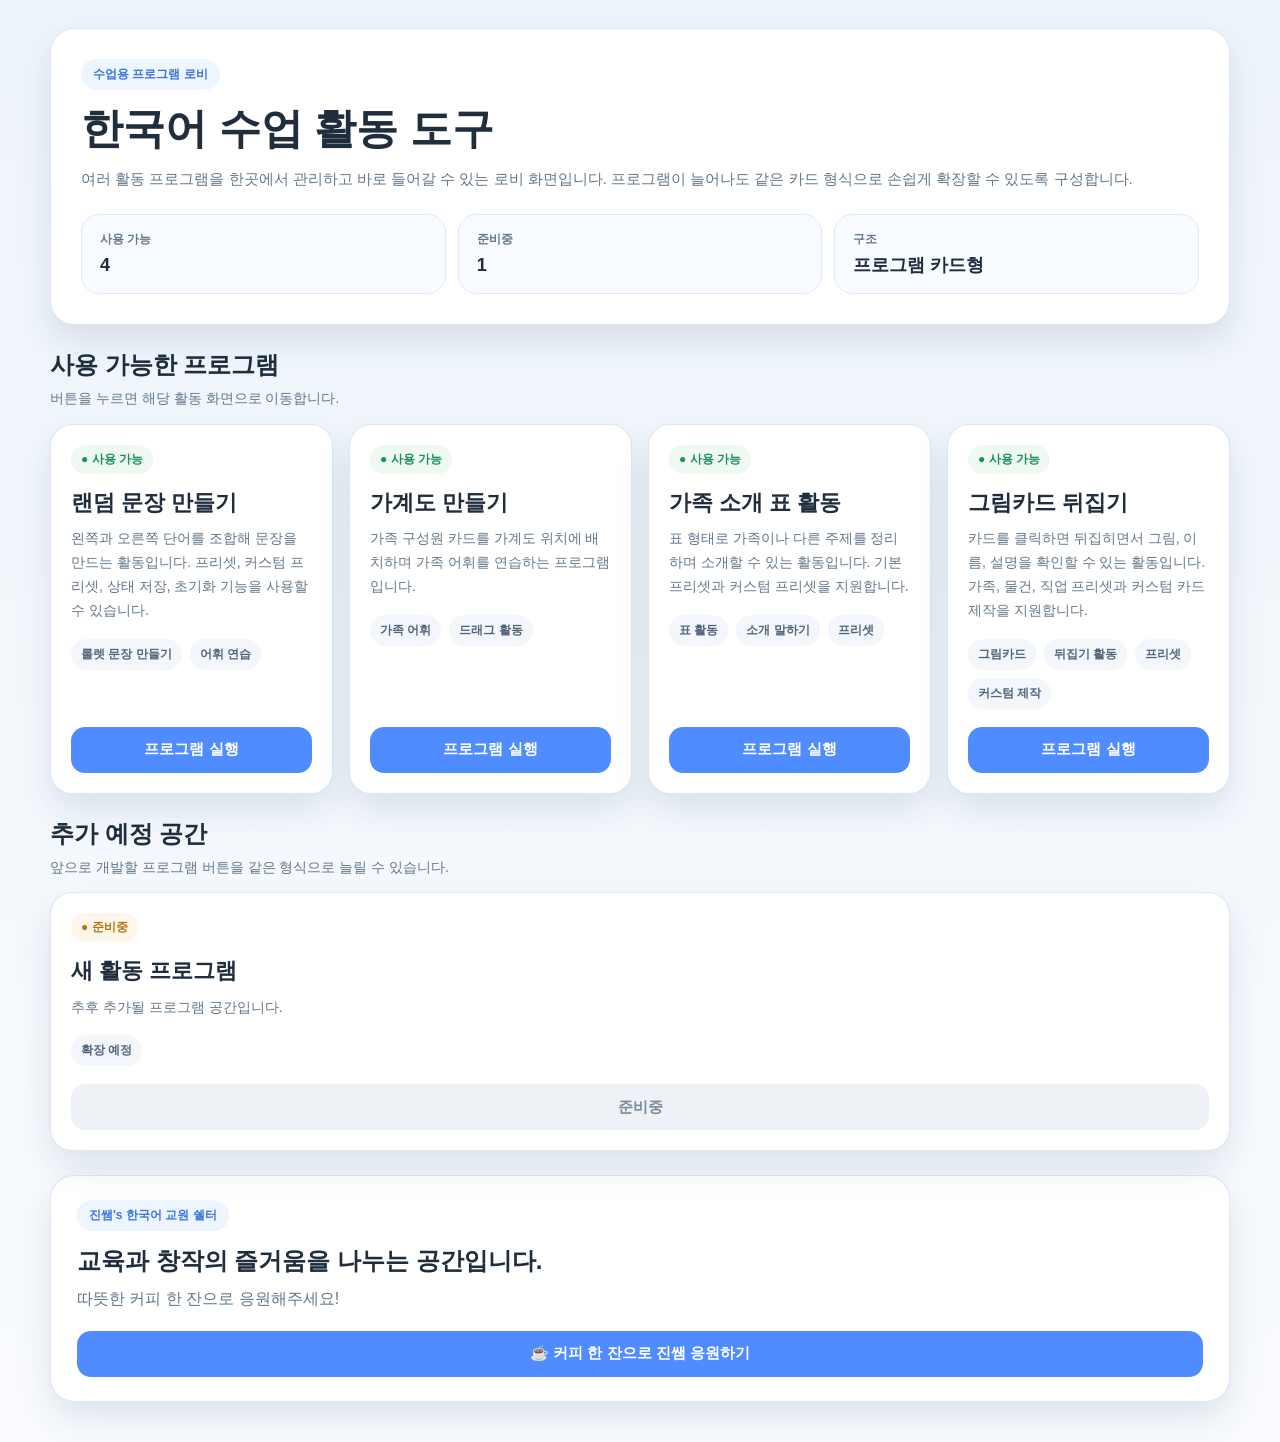
==== commit 152a1918: "Update index.html" ====
--- a/index.html
+++ b/index.html
@@ -60,7 +60,7 @@
         <p>따뜻한 커피 한 잔으로 응원해주세요!</p>
         <a
           class="support-link"
-          href="https://posty.pe/3wm6r8"
+          href="https://posty.pe/dggrig"
           target="_blank"
           rel="noopener noreferrer"
         >
